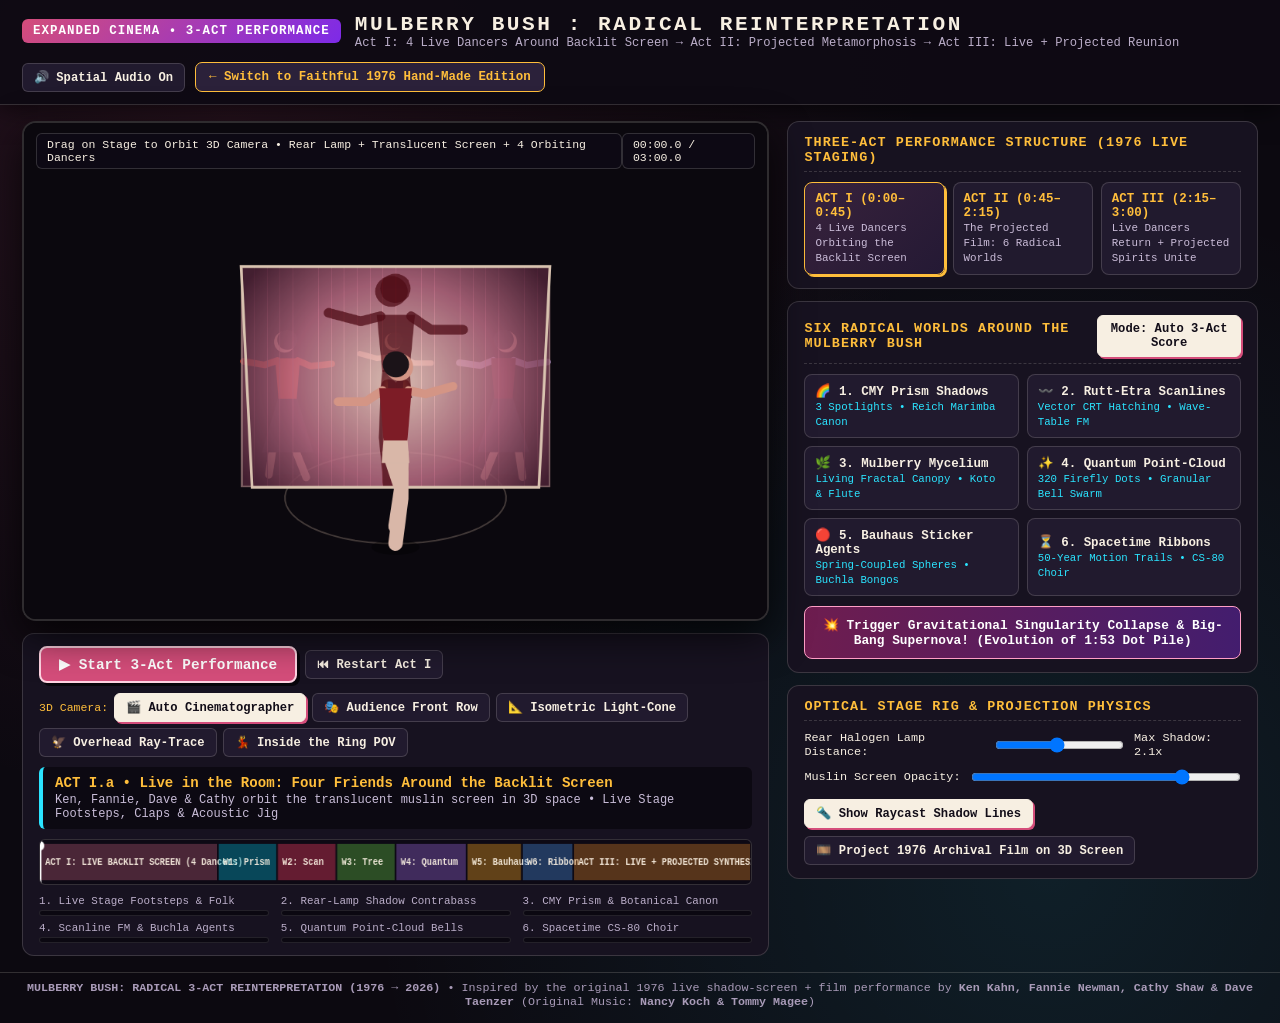
==== radical.html @ c64847ab "Initial commit" ====
<!DOCTYPE html>
<html lang="en">
<head>
  <meta charset="UTF-8" />
  <meta name="viewport" content="width=device-width, initial-scale=1.0" />
  <title>MULBERRY BUSH: RADICAL 3-ACT REINTERPRETATION (1976 — 2026) • Expanded Cinema</title>
  <link rel="stylesheet" href="radical.css" />
</head>
<body>
  <!-- Hidden archival video element for optional 3D screen projection -->
  <video id="archival-1976-video" src="assets/mulberry_bush_1976_synched.mp4" playsinline preload="auto" muted loop style="display:none;"></video>

  <!-- Header -->
  <header class="radical-header">
    <div class="title-cluster">
      <span class="act-pill-badge">EXPANDED CINEMA • 3-ACT PERFORMANCE</span>
      <div>
        <div class="main-heading">MULBERRY BUSH : RADICAL REINTERPRETATION</div>
        <div class="sub-heading">Act I: 4 Live Dancers Around Backlit Screen → Act II: Projected Metamorphosis → Act III: Live + Projected Reunion</div>
      </div>
    </div>

    <div style="display:flex; gap:10px; align-items:center;">
      <button class="r-btn" id="btn-mute-radical">🔊 Spatial Audio On</button>
      <a class="switch-edition-link" href="index.html">← Switch to Faithful 1976 Hand-Made Edition</a>
    </div>
  </header>

  <!-- Main Two-Column Expanded-Cinema Stage & Console -->
  <main class="theater-grid">
    <!-- Left Column: 3D Expanded-Cinema Stage & 3-Act Score Scrubber -->
    <section class="stage-column">
      <div class="stage-frame">
        <canvas id="radical-stage-canvas" width="960" height="640"></canvas>
        <div class="stage-overlay-top">
          <span class="overlay-chip">Drag on Stage to Orbit 3D Camera • Rear Lamp + Translucent Screen + 4 Orbiting Dancers</span>
          <span class="overlay-chip" id="radical-time-readout">00:00.0 / 03:00.0</span>
        </div>
      </div>

      <!-- Transport, 3-Act Narrative Banner, Timeline Ribbon & Spatial Audio Meters -->
      <div class="transport-console">
        <div class="console-row">
          <div style="display:flex; gap:8px; align-items:center;">
            <button class="play-btn-radical" id="btn-play-radical">
              <span id="play-radical-label">▶ Start 3-Act Performance</span>
            </button>
            <button class="r-btn" id="btn-restart-radical">⏮ Restart Act I</button>
          </div>

          <div style="display:flex; gap:6px; align-items:center; flex-wrap:wrap;">
            <span style="font-size:0.72rem; color:#ffbe3b;">3D Camera:</span>
            <button class="r-btn active" data-cam-preset="auto">🎬 Auto Cinematographer</button>
            <button class="r-btn" data-cam-preset="front">🎭 Audience Front Row</button>
            <button class="r-btn" data-cam-preset="iso">📐 Isometric Light-Cone</button>
            <button class="r-btn" data-cam-preset="overhead">🦅 Overhead Ray-Trace</button>
            <button class="r-btn" data-cam-preset="inside">💃 Inside the Ring POV</button>
          </div>
        </div>

        <div class="narrative-banner">
          <div id="radical-scene-title">ACT I.a • Live in the Room: Four Friends Around the Backlit Screen</div>
          <div id="radical-scene-desc">Ken, Fannie, Dave &amp; Cathy orbit the translucent muslin screen in 3D space • Live Stage Footsteps, Claps &amp; Acoustic Jig</div>
        </div>

        <canvas id="radical-ribbon-canvas" width="820" height="46" title="Click or drag to scrub across Act I (Live), Act II (Projected Worlds), and Act III (Live + Projected Reunion)"></canvas>

        <!-- 6-Channel Spatial Audio Telemetry -->
        <div class="meters-row">
          <div class="meter-box">
            <span>1. Live Stage Footsteps &amp; Folk</span>
            <div class="meter-bg"><div class="meter-bar" id="rad-meter-stage_live" style="background:#f5a623;"></div></div>
          </div>
          <div class="meter-box">
            <span>2. Rear-Lamp Shadow Contrabass</span>
            <div class="meter-bg"><div class="meter-bar" id="rad-meter-shadow_drone" style="background:#d44d7a;"></div></div>
          </div>
          <div class="meter-box">
            <span>3. CMY Prism &amp; Botanical Canon</span>
            <div class="meter-bg"><div class="meter-bar" id="rad-meter-prism_canon" style="background:#2be4ff;"></div></div>
          </div>
          <div class="meter-box">
            <span>4. Scanline FM &amp; Buchla Agents</span>
            <div class="meter-bg"><div class="meter-bar" id="rad-meter-scanline_synth" style="background:#ff4268;"></div></div>
          </div>
          <div class="meter-box">
            <span>5. Quantum Point-Cloud Bells</span>
            <div class="meter-bg"><div class="meter-bar" id="rad-meter-quantum_bells" style="background:#72f56c;"></div></div>
          </div>
          <div class="meter-box">
            <span>6. Spacetime CS-80 Choir</span>
            <div class="meter-bg"><div class="meter-bar" id="rad-meter-spacetime_pad" style="background:#9e6bff;"></div></div>
          </div>
        </div>
      </div>
    </section>

    <!-- Right Column: 3-Act Selector, 6 Radical Worlds & Optical Rig Controls -->
    <aside class="director-column">
      <!-- Card 1: The Three-Act Expanded-Cinema Structure -->
      <div class="panel-card">
        <div class="panel-title">
          <span>Three-Act Performance Structure (1976 Live Staging)</span>
        </div>
        <div class="acts-grid">
          <button class="act-card-btn active" data-select-act="1">
            <span class="act-num">ACT I (0:00–0:45)</span>
            <span class="act-sub">4 Live Dancers Orbiting the Backlit Screen</span>
          </button>
          <button class="act-card-btn" data-select-act="2">
            <span class="act-num">ACT II (0:45–2:15)</span>
            <span class="act-sub">The Projected Film: 6 Radical Worlds</span>
          </button>
          <button class="act-card-btn" data-select-act="3">
            <span class="act-num">ACT III (2:15–3:00)</span>
            <span class="act-sub">Live Dancers Return + Projected Spirits Unite</span>
          </button>
        </div>
      </div>

      <!-- Card 2: The 6 Radical Metamorphosis Worlds (Act II Portal) -->
      <div class="panel-card">
        <div class="panel-title">
          <span>Six Radical Worlds Around the Mulberry Bush</span>
          <button class="r-btn active" id="btn-auto-score">Mode: Auto 3-Act Score</button>
        </div>

        <div class="worlds-grid">
          <button class="world-btn" data-select-world="prism">
            <span class="w-name">🌈 1. CMY Prism Shadows</span>
            <span class="w-music">3 Spotlights • Reich Marimba Canon</span>
          </button>
          <button class="world-btn" data-select-world="scanlines">
            <span class="w-name">〰️ 2. Rutt-Etra Scanlines</span>
            <span class="w-music">Vector CRT Hatching • Wave-Table FM</span>
          </button>
          <button class="world-btn" data-select-world="botanical">
            <span class="w-name">🌿 3. Mulberry Mycelium</span>
            <span class="w-music">Living Fractal Canopy • Koto &amp; Flute</span>
          </button>
          <button class="world-btn" data-select-world="quantum">
            <span class="w-name">✨ 4. Quantum Point-Cloud</span>
            <span class="w-music">320 Firefly Dots • Granular Bell Swarm</span>
          </button>
          <button class="world-btn" data-select-world="bauhaus">
            <span class="w-name">🔴 5. Bauhaus Sticker Agents</span>
            <span class="w-music">Spring-Coupled Spheres • Buchla Bongos</span>
          </button>
          <button class="world-btn" data-select-world="spacetime">
            <span class="w-name">⏳ 6. Spacetime Ribbons</span>
            <span class="w-music">50-Year Motion Trails • CS-80 Choir</span>
          </button>
        </div>

        <button class="singularity-btn" id="btn-singularity">
          💥 Trigger Gravitational Singularity Collapse &amp; Big-Bang Supernova! (Evolution of 1:53 Dot Pile)
        </button>
      </div>

      <!-- Card 3: Optical Backlit Screen & Rear Halogen Lamp Physics -->
      <div class="panel-card">
        <div class="panel-title">
          <span>Optical Stage Rig &amp; Projection Physics</span>
        </div>

        <div class="slider-row">
          <label for="lamp-dist-slider">Rear Halogen Lamp Distance:</label>
          <input type="range" id="lamp-dist-slider" min="210" max="480" step="5" value="340" />
          <span id="lamp-dist-val">Max Shadow: 2.1x</span>
        </div>

        <div class="slider-row">
          <label for="scrim-opacity-slider">Muslin Screen Opacity:</label>
          <input type="range" id="scrim-opacity-slider" min="0.35" max="1.0" step="0.02" value="0.86" />
        </div>

        <div style="display:flex; gap:8px; flex-wrap:wrap; padding-top:4px;">
          <button class="r-btn active" id="btn-toggle-rays">🔦 Show Raycast Shadow Lines</button>
          <button class="r-btn" id="btn-project-1976">🎞️ Project 1976 Archival Film on 3D Screen</button>
        </div>
      </div>
    </aside>
  </main>

  <footer class="footer-note">
    <strong>MULBERRY BUSH: RADICAL 3-ACT REINTERPRETATION (1976 → 2026)</strong> • Inspired by the original 1976 live shadow-screen + film performance by <strong>Ken Kahn, Fannie Newman, Cathy Shaw &amp; Dave Taenzer</strong> (Original Music: <strong>Nancy Koch &amp; Tommy Magee</strong>)
  </footer>

  <script src="radical_sound.js"></script>
  <script src="radical_stage.js"></script>
  <script src="radical_app.js"></script>
</body>
</html>
---- radical.css ----
/*
 * MULBERRY BUSH: RADICAL REINTERPRETATION (1976 -> 2026)
 * Three-Act Expanded-Cinema Theater & Optical Stage Styling
 */

:root {
  --bg-theater: #0c0910;
  --bg-console: #171220;
  --bg-card: #211a2e;
  --cream: #f7efe2;
  --mulberry-glow: #d44d7a;
  --cyan-prism: #2be4ff;
  --gold-halogen: #ffbe3b;
  --violet-beam: #9e6bff;
  --border-subtle: rgba(247, 239, 226, 0.16);
}

* {
  box-sizing: border-box;
  margin: 0;
  padding: 0;
}

body {
  background-color: var(--bg-theater);
  background-image:
    radial-gradient(circle at 18% 12%, rgba(212, 77, 122, 0.14), transparent 50%),
    radial-gradient(circle at 82% 85%, rgba(43, 228, 255, 0.1), transparent 50%);
  color: var(--cream);
  font-family: "Courier Prime", "Courier New", Courier, monospace;
  min-height: 100vh;
  display: flex;
  flex-direction: column;
}

.radical-header {
  display: flex;
  flex-wrap: wrap;
  align-items: center;
  justify-content: space-between;
  gap: 12px;
  padding: 12px 22px;
  background: rgba(14, 10, 20, 0.95);
  border-bottom: 1.5px solid var(--border-subtle);
  box-shadow: 0 4px 24px rgba(0, 0, 0, 0.6);
}

.title-cluster {
  display: flex;
  align-items: center;
  gap: 14px;
}

.act-pill-badge {
  background: linear-gradient(135deg, var(--mulberry-glow), #7d2ae8);
  color: #fff;
  padding: 5px 11px;
  border-radius: 6px;
  font-size: 0.78rem;
  font-weight: 700;
  letter-spacing: 0.08em;
}

.main-heading {
  font-size: 1.32rem;
  font-weight: 700;
  letter-spacing: 0.12em;
  color: var(--cream);
}

.sub-heading {
  font-size: 0.76rem;
  color: #bbaec9;
}

.switch-edition-link {
  text-decoration: none;
  background: #2b213a;
  color: var(--gold-halogen);
  border: 1.5px solid var(--gold-halogen);
  padding: 7px 13px;
  border-radius: 7px;
  font-size: 0.78rem;
  font-weight: 700;
  transition: all 0.15s ease;
}

.switch-edition-link:hover {
  background: var(--gold-halogen);
  color: #120d18;
}

.theater-grid {
  display: grid;
  grid-template-columns: minmax(480px, 1.35fr) minmax(350px, 0.85fr);
  gap: 18px;
  padding: 16px 22px;
  max-width: 1600px;
  width: 100%;
  margin: 0 auto;
  flex: 1;
}

@media (max-width: 1100px) {
  .theater-grid {
    grid-template-columns: 1fr;
  }
}

.stage-column {
  display: flex;
  flex-direction: column;
  gap: 12px;
}

.stage-frame {
  position: relative;
  background: #08060c;
  border: 2px solid var(--border-subtle);
  border-radius: 14px;
  overflow: hidden;
  box-shadow: 0 14px 40px rgba(0, 0, 0, 0.75);
}

#radical-stage-canvas {
  width: 100%;
  aspect-ratio: 3 / 2;
  display: block;
  cursor: grab;
}

#radical-stage-canvas:active {
  cursor: grabbing;
}

.stage-overlay-top {
  position: absolute;
  top: 10px;
  left: 12px;
  right: 12px;
  display: flex;
  justify-content: space-between;
  pointer-events: none;
}

.overlay-chip {
  background: rgba(14, 10, 22, 0.82);
  border: 1px solid var(--border-subtle);
  color: var(--cream);
  padding: 4px 10px;
  border-radius: 6px;
  font-size: 0.72rem;
}

.transport-console {
  background: var(--bg-console);
  border: 1.5px solid var(--border-subtle);
  border-radius: 12px;
  padding: 12px 16px;
  display: flex;
  flex-direction: column;
  gap: 10px;
}

.console-row {
  display: flex;
  flex-wrap: wrap;
  align-items: center;
  justify-content: space-between;
  gap: 10px;
}

.play-btn-radical {
  background: var(--mulberry-glow);
  color: #fff;
  border: 2px solid #ffd4e2;
  padding: 8px 18px;
  border-radius: 8px;
  font-family: inherit;
  font-size: 0.9rem;
  font-weight: 700;
  cursor: pointer;
  box-shadow: 3px 3px 0 #07050a;
}

.play-btn-radical.playing {
  background: var(--gold-halogen);
  color: #140e1c;
  border-color: #fff4d4;
}

.r-btn {
  background: var(--bg-card);
  color: var(--cream);
  border: 1.5px solid var(--border-subtle);
  padding: 6px 11px;
  border-radius: 6px;
  font-family: inherit;
  font-size: 0.76rem;
  font-weight: 600;
  cursor: pointer;
  transition: all 0.14s ease;
}

.r-btn:hover {
  border-color: var(--cyan-prism);
}

.r-btn.active {
  background: var(--cream);
  color: #120d18;
  border-color: var(--cream);
  box-shadow: 2px 2px 0 var(--mulberry-glow);
}

.narrative-banner {
  background: rgba(11, 8, 16, 0.85);
  border-left: 4px solid var(--cyan-prism);
  padding: 8px 12px;
  border-radius: 6px;
}

#radical-scene-title {
  font-size: 0.88rem;
  font-weight: 700;
  color: var(--gold-halogen);
}

#radical-scene-desc {
  font-size: 0.75rem;
  color: #c9bdd8;
  margin-top: 2px;
}

#radical-ribbon-canvas {
  width: 100%;
  height: 46px;
  border-radius: 6px;
  background: #0d0914;
  border: 1px solid var(--border-subtle);
  cursor: pointer;
  display: block;
}

.meters-row {
  display: grid;
  grid-template-columns: repeat(3, 1fr);
  gap: 6px 12px;
}

.meter-box {
  font-size: 0.68rem;
  color: #bbaec9;
  display: flex;
  flex-direction: column;
  gap: 3px;
}

.meter-bg {
  height: 6px;
  background: #0b0811;
  border-radius: 4px;
  overflow: hidden;
  border: 1px solid rgba(255, 255, 255, 0.1);
}

.meter-bar {
  height: 100%;
  width: 0%;
  transition: width 0.06s linear;
}

/* Right Column Controls */
.director-column {
  display: flex;
  flex-direction: column;
  gap: 12px;
}

.panel-card {
  background: var(--bg-console);
  border: 1.5px solid var(--border-subtle);
  border-radius: 12px;
  padding: 13px 16px;
  display: flex;
  flex-direction: column;
  gap: 10px;
}

.panel-title {
  font-size: 0.84rem;
  font-weight: 700;
  text-transform: uppercase;
  letter-spacing: 0.08em;
  color: var(--gold-halogen);
  border-bottom: 1px dashed var(--border-subtle);
  padding-bottom: 6px;
  display: flex;
  justify-content: space-between;
  align-items: center;
}

.acts-grid {
  display: grid;
  grid-template-columns: repeat(3, 1fr);
  gap: 8px;
}

.act-card-btn {
  background: var(--bg-card);
  color: var(--cream);
  border: 1.5px solid var(--border-subtle);
  border-radius: 8px;
  padding: 9px 10px;
  font-family: inherit;
  text-align: left;
  cursor: pointer;
  transition: all 0.14s ease;
}

.act-card-btn.active {
  border-color: var(--gold-halogen);
  background: linear-gradient(135deg, #38223c, #241934);
  box-shadow: 2px 2px 0 var(--gold-halogen);
}

.act-num {
  font-size: 0.78rem;
  font-weight: 700;
  color: var(--gold-halogen);
  display: block;
}

.act-sub {
  font-size: 0.68rem;
  color: #cbbdd9;
}

.worlds-grid {
  display: grid;
  grid-template-columns: repeat(2, 1fr);
  gap: 8px;
}

.world-btn {
  background: var(--bg-card);
  color: var(--cream);
  border: 1.5px solid var(--border-subtle);
  border-radius: 8px;
  padding: 8px 10px;
  font-family: inherit;
  text-align: left;
  cursor: pointer;
  transition: all 0.14s ease;
}

.world-btn:hover {
  border-color: var(--cyan-prism);
}

.world-btn.active {
  border-color: var(--cyan-prism);
  background: linear-gradient(135deg, #1b2f42, #231b38);
  box-shadow: 2px 2px 0 var(--cyan-prism);
}

.w-name {
  font-size: 0.78rem;
  font-weight: 700;
  display: block;
}

.w-music {
  font-size: 0.67rem;
  color: var(--cyan-prism);
}

.singularity-btn {
  width: 100%;
  padding: 10px 14px;
  background: linear-gradient(90deg, #6e1d4f, #431d6e);
  color: #fff;
  border: 1.5px solid #ff9ec6;
  border-radius: 8px;
  font-family: inherit;
  font-size: 0.8rem;
  font-weight: 700;
  cursor: pointer;
  text-align: center;
}

.singularity-btn:hover {
  filter: brightness(1.15);
}

.slider-row {
  display: flex;
  align-items: center;
  justify-content: space-between;
  gap: 10px;
  font-size: 0.74rem;
}

.slider-row input[type="range"] {
  flex: 1;
}

.footer-note {
  text-align: center;
  font-size: 0.73rem;
  color: #a99bb8;
  padding: 8px 20px 14px;
  border-top: 1px solid var(--border-subtle);
}
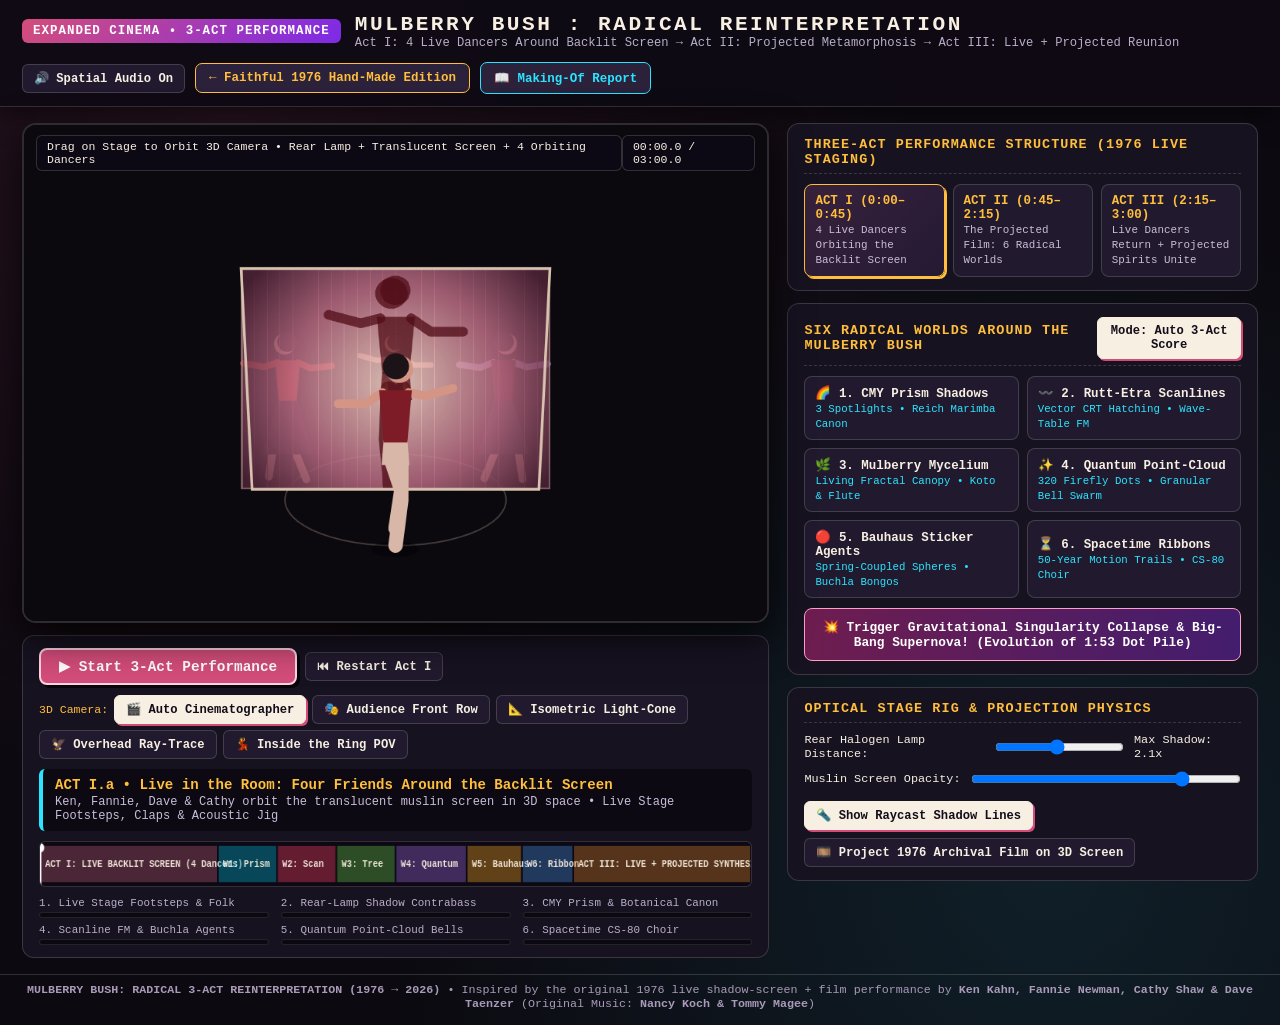
==== commit b10655b4: "Added making of report" ====
--- a/radical.html
+++ b/radical.html
@@ -20,9 +20,10 @@
       </div>
     </div>
 
-    <div style="display:flex; gap:10px; align-items:center;">
+    <div style="display:flex; gap:10px; align-items:center; flex-wrap:wrap;">
       <button class="r-btn" id="btn-mute-radical">🔊 Spatial Audio On</button>
-      <a class="switch-edition-link" href="index.html">← Switch to Faithful 1976 Hand-Made Edition</a>
+      <a class="switch-edition-link" href="index.html">← Faithful 1976 Hand-Made Edition</a>
+      <a class="switch-edition-link" href="report.html" style="border-color:#2be4ff; color:#2be4ff;">📖 Making-Of Report</a>
     </div>
   </header>
 
